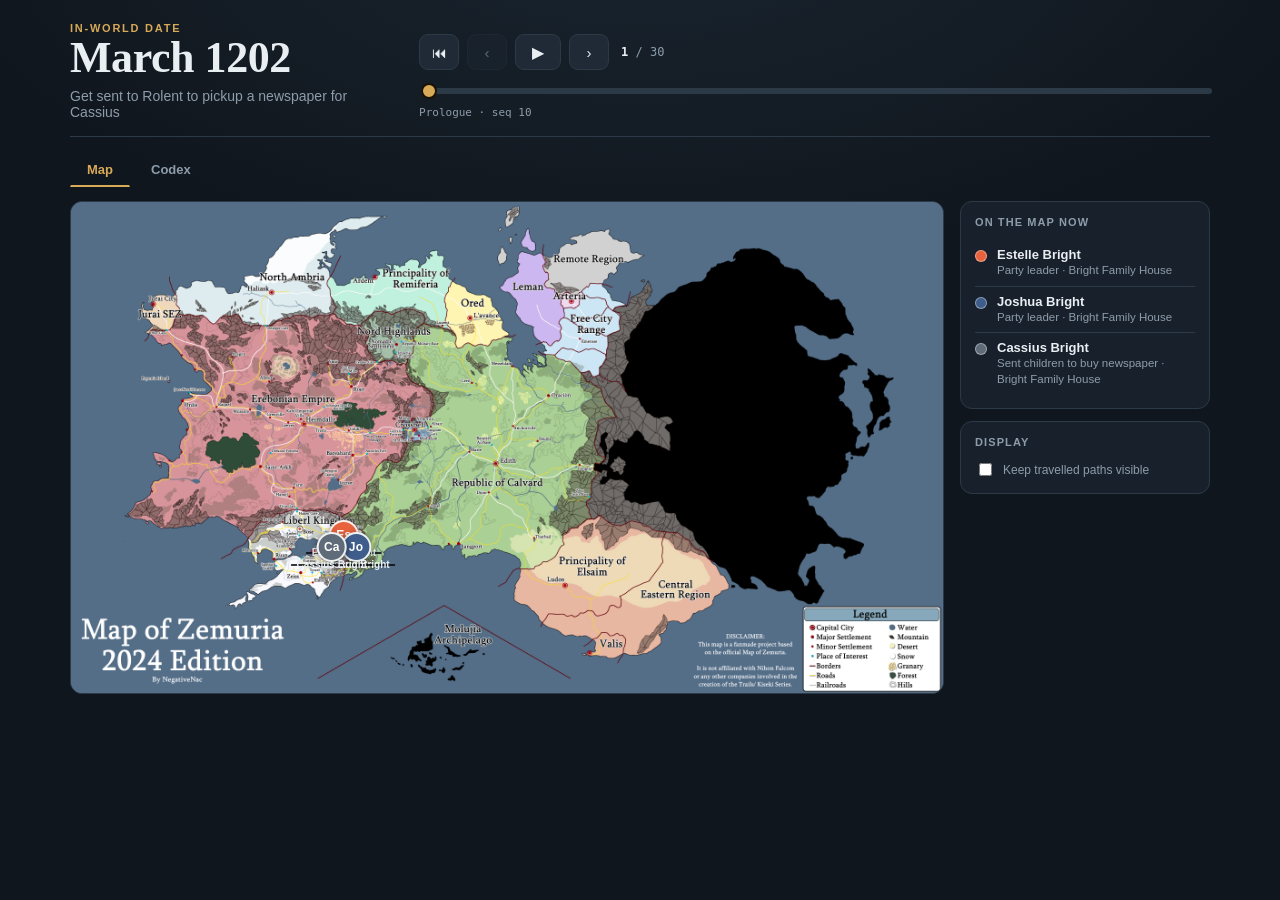
==== index.html @ 61a36071 "Initial commit" ====
<!DOCTYPE html>
<html lang="en">
<head>
<meta charset="UTF-8">
<meta name="viewport" content="width=device-width, initial-scale=1.0">
<title>Trails Timeline — Zemuria</title>
<link rel="stylesheet" href="styles.css">
</head>
<body>
<div class="app">

  <!-- ===== timeline header ===== -->
  <div class="topbar">
    <div class="datewrap">
      <p class="eyebrow">In-world date</p>
      <h1 class="date" id="date">—</h1>
      <p class="beat-title" id="beatTitle"></p>
    </div>
    <div class="timeline">
      <div class="transport">
        <button class="tbtn" id="start" title="Jump to start">⏮</button>
        <button class="tbtn" id="prev" title="Previous beat (←)">‹</button>
        <button class="tbtn play" id="play" title="Play / pause (space)">▶</button>
        <button class="tbtn" id="next" title="Next beat (→)">›</button>
        <span class="counter" id="counter"></span>
      </div>
      <input type="range" class="scrub" id="scrub" min="0" max="0" value="0" step="1">
      <span class="chaptag" id="chaptag"></span>
    </div>
  </div>

  <!-- ===== tabs ===== -->
  <div class="tabs">
    <button class="tab active" id="tabMap">Map</button>
    <button class="tab" id="tabCodex">Codex</button>
  </div>

  <!-- ===== MAP view ===== -->
  <div class="view active" id="viewMap">
    <div class="maplayout">
      <div class="mapframe">
        <img src="zemuria.png" alt="Map of Zemuria">
        <svg id="routes" viewBox="0 0 100 100" preserveAspectRatio="none"></svg>
        <div id="pips"></div>
        <div id="markers"></div>
      </div>
      <div class="side">
        <div class="card">
          <h3>On the map now</h3>
          <div id="cast"></div>
        </div>
        <div class="card">
          <h3>Display</h3>
          <label class="toggle-row">
            <input type="checkbox" id="trailsToggle">
            Keep travelled paths visible
          </label>
        </div>
      </div>
    </div>
  </div>

  <!-- ===== CODEX view ===== -->
  <div class="view" id="viewCodex">
    <p class="spoiler-note">Entries appear only once the timeline reaches the beat where they're revealed — so scrubbing back hides later spoilers.</p>
    <div class="codex-grid" id="codexGrid"></div>
  </div>

</div>

<!-- data first, then routes, then the app -->
<script src="data.js"></script>
<script src="routes.js"></script>
<script src="app.js"></script>
</body>
</html>
---- styles.css ----
/* ============================================================
   Trails Timeline — styles
   Theme pulls from the map: slate-blue water, gold roads/borders.
   ============================================================ */
:root {
  --bg:        #10161d;
  --panel:     #18212b;
  --panel-2:   #1f2a36;
  --line:      #2c3a48;
  --ink:       #e9eef3;
  --muted:     #8d9cab;
  --gold:      #d8a957;
  --gold-dim:  #6e5828;
  --water:     #4a5a6e;
  --serif: "Iowan Old Style", "Palatino Linotype", Georgia, serif;
  --sans: -apple-system, BlinkMacSystemFont, "Segoe UI", Roboto, sans-serif;
  --mono: ui-monospace, "SF Mono", Menlo, monospace;
}
* { box-sizing: border-box; }
html, body { margin: 0; }
body {
  background:
    radial-gradient(1200px 600px at 50% -10%, #1a2530 0%, var(--bg) 60%);
  color: var(--ink);
  font-family: var(--sans);
  min-height: 100vh;
  -webkit-font-smoothing: antialiased;
}
.app { max-width: 1180px; margin: 0 auto; padding: 22px 20px 60px; }

/* ---------- header / timeline bar ---------- */
.topbar {
  display: flex; align-items: flex-end; gap: 22px; flex-wrap: wrap;
  border-bottom: 1px solid var(--line); padding-bottom: 16px; margin-bottom: 16px;
}
.datewrap { min-width: 240px; }
.eyebrow {
  font-size: 11px; letter-spacing: .16em; text-transform: uppercase;
  color: var(--gold); font-weight: 600; margin: 0 0 2px;
}
.date {
  font-family: var(--serif); font-size: 44px; line-height: 1; font-weight: 600;
  letter-spacing: -0.01em; margin: 0;
}
.beat-title { color: var(--muted); font-size: 14px; margin: 8px 0 0; max-width: 42ch; }

.timeline { flex: 1; min-width: 280px; }
.transport { display: flex; align-items: center; gap: 8px; margin-bottom: 10px; }
.tbtn {
  background: var(--panel-2); border: 1px solid var(--line); color: var(--ink);
  width: 40px; height: 36px; border-radius: 9px; cursor: pointer; font-size: 15px;
  display: grid; place-items: center; transition: all .12s;
}
.tbtn:hover:not(:disabled) { border-color: var(--gold-dim); color: var(--gold); }
.tbtn:disabled { opacity: .35; cursor: default; }
.tbtn.play { width: 46px; font-size: 16px; }
.counter { font-family: var(--mono); font-size: 12px; color: var(--muted); margin-left: 4px; }
.counter b { color: var(--ink); }

.scrub { width: 100%; }
input[type=range].scrub {
  -webkit-appearance: none; appearance: none; height: 6px; border-radius: 4px;
  background: linear-gradient(90deg, var(--gold) var(--fill,0%), var(--line) var(--fill,0%));
  outline: none; cursor: pointer;
}
input[type=range].scrub::-webkit-slider-thumb {
  -webkit-appearance: none; width: 16px; height: 16px; border-radius: 50%;
  background: var(--gold); border: 2px solid #1b1206; cursor: pointer;
}
input[type=range].scrub::-moz-range-thumb {
  width: 16px; height: 16px; border-radius: 50%; background: var(--gold);
  border: 2px solid #1b1206; cursor: pointer;
}
.chaptag {
  display: inline-block; margin-top: 8px; font-size: 11px; color: var(--muted);
  font-family: var(--mono);
}

/* ---------- tabs ---------- */
.tabs { display: flex; gap: 4px; margin-bottom: 14px; }
.tab {
  background: none; border: 1px solid transparent; color: var(--muted);
  padding: 8px 16px; border-radius: 9px 9px 0 0; cursor: pointer; font-size: 13px;
  font-weight: 600; border-bottom: 2px solid transparent;
}
.tab:hover { color: var(--ink); }
.tab.active { color: var(--gold); border-bottom-color: var(--gold); }

.view { display: none; }
.view.active { display: block; }

/* ---------- map ---------- */
.maplayout { display: grid; grid-template-columns: 1fr 250px; gap: 16px; align-items: start; }
@media (max-width: 820px) { .maplayout { grid-template-columns: 1fr; } }

.mapframe {
  position: relative; display: block; line-height: 0;
  border: 1px solid var(--line); border-radius: 12px; overflow: hidden;
  background: var(--water);
}
.mapframe img { display: block; width: 100%; height: auto; user-select: none; -webkit-user-drag: none; }
#routes { position: absolute; inset: 0; width: 100%; height: 100%; pointer-events: none; }
#markers { position: absolute; inset: 0; pointer-events: none; }

.loc-pip {
  position: absolute; width: 7px; height: 7px; border-radius: 50%;
  background: rgba(255,255,255,.35); border: 1px solid rgba(0,0,0,.45);
  transform: translate(-50%, -50%); pointer-events: auto;
}
.loc-pip::after {
  content: attr(data-name); position: absolute; left: 50%; top: -6px;
  transform: translate(-50%, -100%); white-space: nowrap;
  background: rgba(8,12,16,.92); color: var(--ink); font-size: 11px;
  padding: 2px 7px; border-radius: 5px; opacity: 0; transition: opacity .12s;
  font-family: var(--sans); pointer-events: none;
}
.loc-pip:hover::after { opacity: 1; }

.marker {
  position: absolute; transform: translate(-50%, -50%);
  display: flex; flex-direction: column; align-items: center; gap: 2px;
  transition: opacity .35s; pointer-events: auto; will-change: left, top;
}
.marker.hidden { opacity: 0; }
.badge {
  width: 30px; height: 30px; border-radius: 50%;
  display: grid; place-items: center; color: #fff; font-size: 12px; font-weight: 700;
  font-family: var(--sans); border: 2px solid rgba(255,255,255,.9);
  box-shadow: 0 2px 6px rgba(0,0,0,.5); letter-spacing: .02em;
}
.badge img { width: 100%; height: 100%; border-radius: 50%; object-fit: cover; }
.nametag {
  font-size: 10px; font-weight: 600; color: var(--ink);
  background: rgba(8,12,16,.82); padding: 1px 6px; border-radius: 5px; white-space: nowrap;
}

/* ---------- side panel (cast) ---------- */
.side { display: flex; flex-direction: column; gap: 12px; }
.card {
  background: var(--panel); border: 1px solid var(--line);
  border-radius: 12px; padding: 14px;
}
.card h3 {
  font-size: 11px; text-transform: uppercase; letter-spacing: .1em;
  color: var(--muted); margin: 0 0 12px; font-weight: 700;
}
.cast-row { display: flex; align-items: flex-start; gap: 10px; padding: 7px 0; }
.cast-row + .cast-row { border-top: 1px solid var(--line); }
.cdot { width: 12px; height: 12px; border-radius: 50%; margin-top: 3px; flex: none; border: 1px solid rgba(255,255,255,.4); }
.cast-name { font-size: 13px; font-weight: 600; }
.cast-act { font-size: 11.5px; color: var(--muted); margin-top: 1px; line-height: 1.35; }
.cast-empty { font-size: 12px; color: var(--muted); }

.toggle-row { display: flex; align-items: center; gap: 8px; font-size: 12px; color: var(--muted); }
.toggle-row input { accent-color: var(--gold); }

/* ---------- codex ---------- */
.codex-grid { display: grid; grid-template-columns: repeat(auto-fill, minmax(260px, 1fr)); gap: 12px; }
.codex-card {
  background: var(--panel); border: 1px solid var(--line); border-left: 3px solid var(--gold);
  border-radius: 10px; padding: 14px;
}
.codex-head { display: flex; align-items: center; justify-content: space-between; margin-bottom: 8px; }
.codex-name { font-family: var(--serif); font-size: 17px; font-weight: 600; }
.codex-type {
  font-size: 10px; text-transform: uppercase; letter-spacing: .08em; font-weight: 700;
  color: var(--gold); border: 1px solid var(--gold-dim); padding: 2px 7px; border-radius: 20px;
}
.codex-text { font-size: 14px; color: var(--ink); line-height: 1.45; }
.codex-meta { font-size: 11px; color: var(--muted); font-family: var(--mono); margin-top: 8px; }
.codex-empty {
  text-align: center; color: var(--muted); padding: 50px 20px; font-size: 14px;
  border: 1px dashed var(--line); border-radius: 12px;
}
.spoiler-note { font-size: 12px; color: var(--muted); margin: 0 0 14px; }
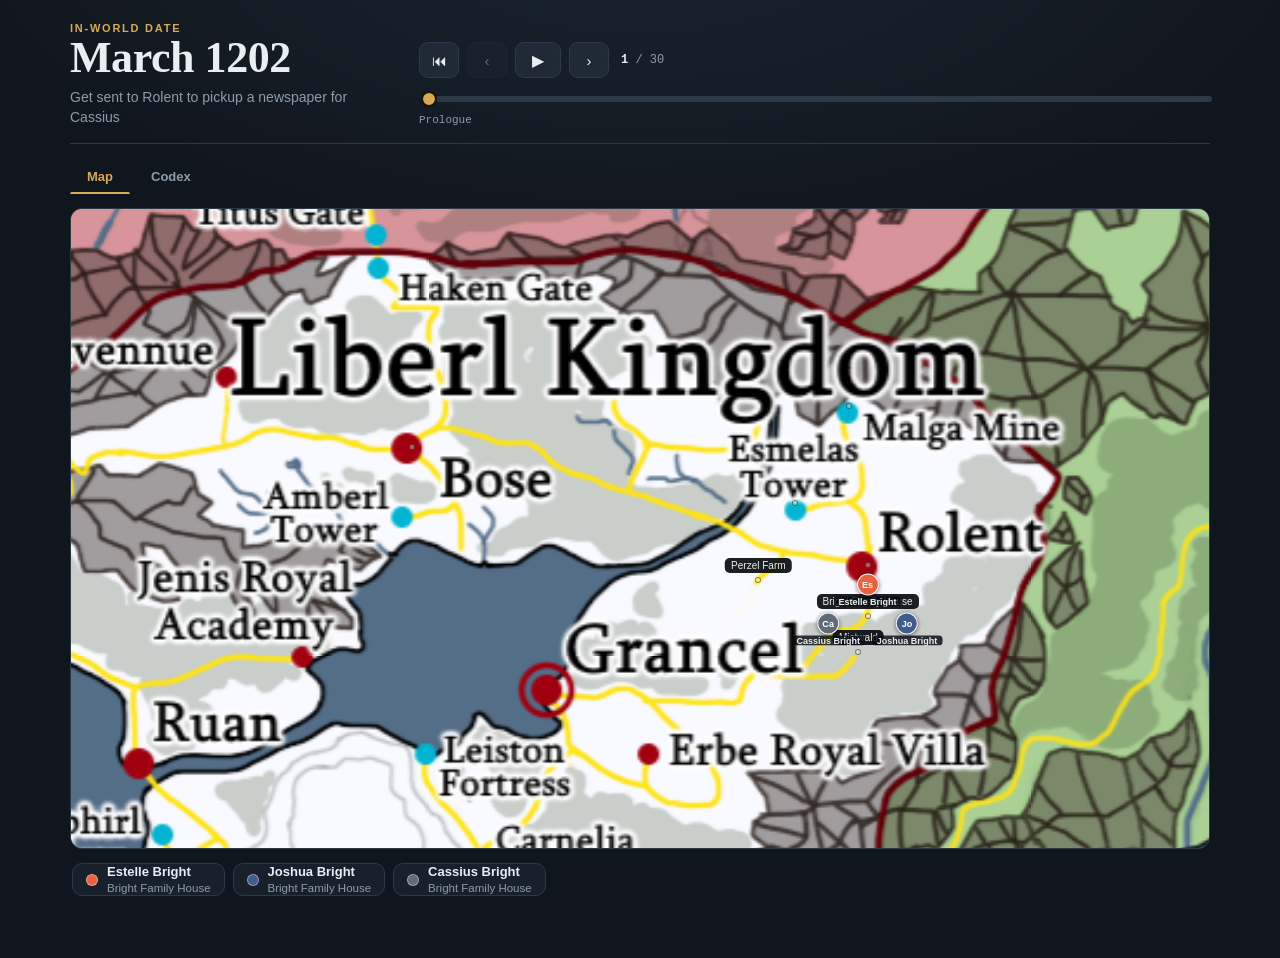
==== commit 27a32866: "Update behavior and fix routes" ====
--- a/index.html
+++ b/index.html
@@ -38,25 +38,13 @@
   <!-- ===== MAP view ===== -->
   <div class="view active" id="viewMap">
     <div class="maplayout">
-      <div class="mapframe">
-        <img src="zemuria.png" alt="Map of Zemuria">
+      <div class="mapframe" id="mapframe">
+        <div class="mapcontent" id="mapcontent"><img src="zemuria.png" alt="Map of Zemuria"></div>
         <svg id="routes" viewBox="0 0 100 100" preserveAspectRatio="none"></svg>
         <div id="pips"></div>
         <div id="markers"></div>
       </div>
-      <div class="side">
-        <div class="card">
-          <h3>On the map now</h3>
-          <div id="cast"></div>
-        </div>
-        <div class="card">
-          <h3>Display</h3>
-          <label class="toggle-row">
-            <input type="checkbox" id="trailsToggle">
-            Keep travelled paths visible
-          </label>
-        </div>
-      </div>
+      <div class="caststrip" id="cast"></div>
     </div>
   </div>
 
--- a/styles.css
+++ b/styles.css
@@ -42,7 +42,11 @@
   font-family: var(--serif); font-size: 44px; line-height: 1; font-weight: 600;
   letter-spacing: -0.01em; margin: 0;
 }
-.beat-title { color: var(--muted); font-size: 14px; margin: 8px 0 0; max-width: 42ch; }
+.beat-title {
+  color: var(--muted); font-size: 14px; line-height: 1.4; margin: 8px 0 0;
+  width: 42ch; max-width: 100%; height: 2.8em; /* reserves 2 lines so it never reflows */
+  overflow: hidden; display: -webkit-box; -webkit-box-orient: vertical; -webkit-line-clamp: 2;
+}
 
 .timeline { flex: 1; min-width: 280px; }
 .transport { display: flex; align-items: center; gap: 8px; margin-bottom: 10px; }
@@ -90,69 +94,76 @@
 .view.active { display: block; }
 
 /* ---------- map ---------- */
-.maplayout { display: grid; grid-template-columns: 1fr 250px; gap: 16px; align-items: start; }
-@media (max-width: 820px) { .maplayout { grid-template-columns: 1fr; } }
+.maplayout { display: flex; flex-direction: column; gap: 12px; }
 
 .mapframe {
-  position: relative; display: block; line-height: 0;
+  position: relative; width: 100%; aspect-ratio: 16 / 9;
   border: 1px solid var(--line); border-radius: 12px; overflow: hidden;
-  background: var(--water);
+  background: var(--water); cursor: grab; touch-action: none;
 }
-.mapframe img { display: block; width: 100%; height: auto; user-select: none; -webkit-user-drag: none; }
+.mapframe.dragging { cursor: grabbing; }
+.mapcontent {
+  position: absolute; inset: 0; transform-origin: 0 0; line-height: 0;
+  will-change: transform;
+}
+.mapcontent img { display: block; width: 100%; height: auto; user-select: none; -webkit-user-drag: none; }
 #routes { position: absolute; inset: 0; width: 100%; height: 100%; pointer-events: none; }
-#markers { position: absolute; inset: 0; pointer-events: none; }
+#markers, #pips { position: absolute; inset: 0; pointer-events: none; }
 
 .loc-pip {
-  position: absolute; width: 7px; height: 7px; border-radius: 50%;
+  position: absolute; width: 6px; height: 6px; border-radius: 50%;
   background: rgba(255,255,255,.35); border: 1px solid rgba(0,0,0,.45);
-  transform: translate(-50%, -50%); pointer-events: auto;
+  transform: translate(-50%, -50%) scale(var(--icon-scale, 1)); pointer-events: auto;
 }
 .loc-pip::after {
-  content: attr(data-name); position: absolute; left: 50%; top: -6px;
+  content: attr(data-name); position: absolute; left: 50%; top: -5px;
   transform: translate(-50%, -100%); white-space: nowrap;
-  background: rgba(8,12,16,.92); color: var(--ink); font-size: 11px;
-  padding: 2px 7px; border-radius: 5px; opacity: 0; transition: opacity .12s;
+  background: rgba(8,12,16,.92); color: var(--ink); font-size: 10px;
+  padding: 2px 6px; border-radius: 5px; opacity: 0; transition: opacity .12s;
   font-family: var(--sans); pointer-events: none;
 }
 .loc-pip:hover::after { opacity: 1; }
+.loc-pip.show-name::after { opacity: 1; }   /* locations flagged show_name in the spreadsheet */
 
 .marker {
-  position: absolute; transform: translate(-50%, -50%);
-  display: flex; flex-direction: column; align-items: center; gap: 2px;
-  transition: opacity .35s; pointer-events: auto; will-change: left, top;
+  position: absolute; transform: translate(-50%, -50%) scale(var(--icon-scale, 1));
+  display: flex; flex-direction: column; align-items: center; gap: 1px;
+  transition: opacity .3s; pointer-events: auto; will-change: left, top;
 }
 .marker.hidden { opacity: 0; }
 .badge {
-  width: 30px; height: 30px; border-radius: 50%;
-  display: grid; place-items: center; color: #fff; font-size: 12px; font-weight: 700;
-  font-family: var(--sans); border: 2px solid rgba(255,255,255,.9);
-  box-shadow: 0 2px 6px rgba(0,0,0,.5); letter-spacing: .02em;
+  width: 22px; height: 22px; border-radius: 50%;
+  display: grid; place-items: center; color: #fff; font-size: 9px; font-weight: 700;
+  font-family: var(--sans); border: 1.5px solid rgba(255,255,255,.92);
+  box-shadow: 0 1px 4px rgba(0,0,0,.55); letter-spacing: .01em;
 }
 .badge img { width: 100%; height: 100%; border-radius: 50%; object-fit: cover; }
 .nametag {
-  font-size: 10px; font-weight: 600; color: var(--ink);
-  background: rgba(8,12,16,.82); padding: 1px 6px; border-radius: 5px; white-space: nowrap;
+  font-size: 9px; font-weight: 600; color: var(--ink);
+  background: rgba(8,12,16,.82); padding: 0 5px; border-radius: 4px; white-space: nowrap;
 }
 
-/* ---------- side panel (cast) ---------- */
-.side { display: flex; flex-direction: column; gap: 12px; }
-.card {
-  background: var(--panel); border: 1px solid var(--line);
-  border-radius: 12px; padding: 14px;
+/* ---------- cast strip (under the map) ---------- */
+.caststrip {
+  display: flex; flex-wrap: wrap; gap: 8px; align-items: flex-start;
+  padding: 2px;                       /* wraps onto new rows, growing downward without shifting the map */
 }
-.card h3 {
-  font-size: 11px; text-transform: uppercase; letter-spacing: .1em;
-  color: var(--muted); margin: 0 0 12px; font-weight: 700;
+.cast-chip {
+  flex: 0 0 auto; display: flex; align-items: center; gap: 9px;
+  background: var(--panel); border: 1px solid var(--line); border-radius: 10px;
+  padding: 0 13px; cursor: pointer; color: var(--ink);
+  font-family: var(--sans); text-align: left; white-space: nowrap;
+  transition: border-color .12s, background .12s, transform .08s;
 }
-.cast-row { display: flex; align-items: flex-start; gap: 10px; padding: 7px 0; }
-.cast-row + .cast-row { border-top: 1px solid var(--line); }
-.cdot { width: 12px; height: 12px; border-radius: 50%; margin-top: 3px; flex: none; border: 1px solid rgba(255,255,255,.4); }
+.cast-chip:hover { border-color: var(--gold-dim); background: var(--panel-2); }
+.cast-chip:active { transform: translateY(1px); }
+.cast-chip.is-following { border-color: var(--gold); background: var(--panel-2); box-shadow: 0 0 0 1px var(--gold-dim) inset; }
+.cast-chip.is-following .cast-name { color: var(--gold); }
+.cast-chip-txt { display: flex; flex-direction: column; align-items: flex-start; line-height: 1.25; }
+.cdot { width: 12px; height: 12px; border-radius: 50%; flex: none; border: 1px solid rgba(255,255,255,.4); }
 .cast-name { font-size: 13px; font-weight: 600; }
-.cast-act { font-size: 11.5px; color: var(--muted); margin-top: 1px; line-height: 1.35; }
-.cast-empty { font-size: 12px; color: var(--muted); }
-
-.toggle-row { display: flex; align-items: center; gap: 8px; font-size: 12px; color: var(--muted); }
-.toggle-row input { accent-color: var(--gold); }
+.cast-act { font-size: 11.5px; color: var(--muted); }
+.cast-empty { font-size: 12px; color: var(--muted); align-self: center; padding-left: 6px; }
 
 /* ---------- codex ---------- */
 .codex-grid { display: grid; grid-template-columns: repeat(auto-fill, minmax(260px, 1fr)); gap: 12px; }
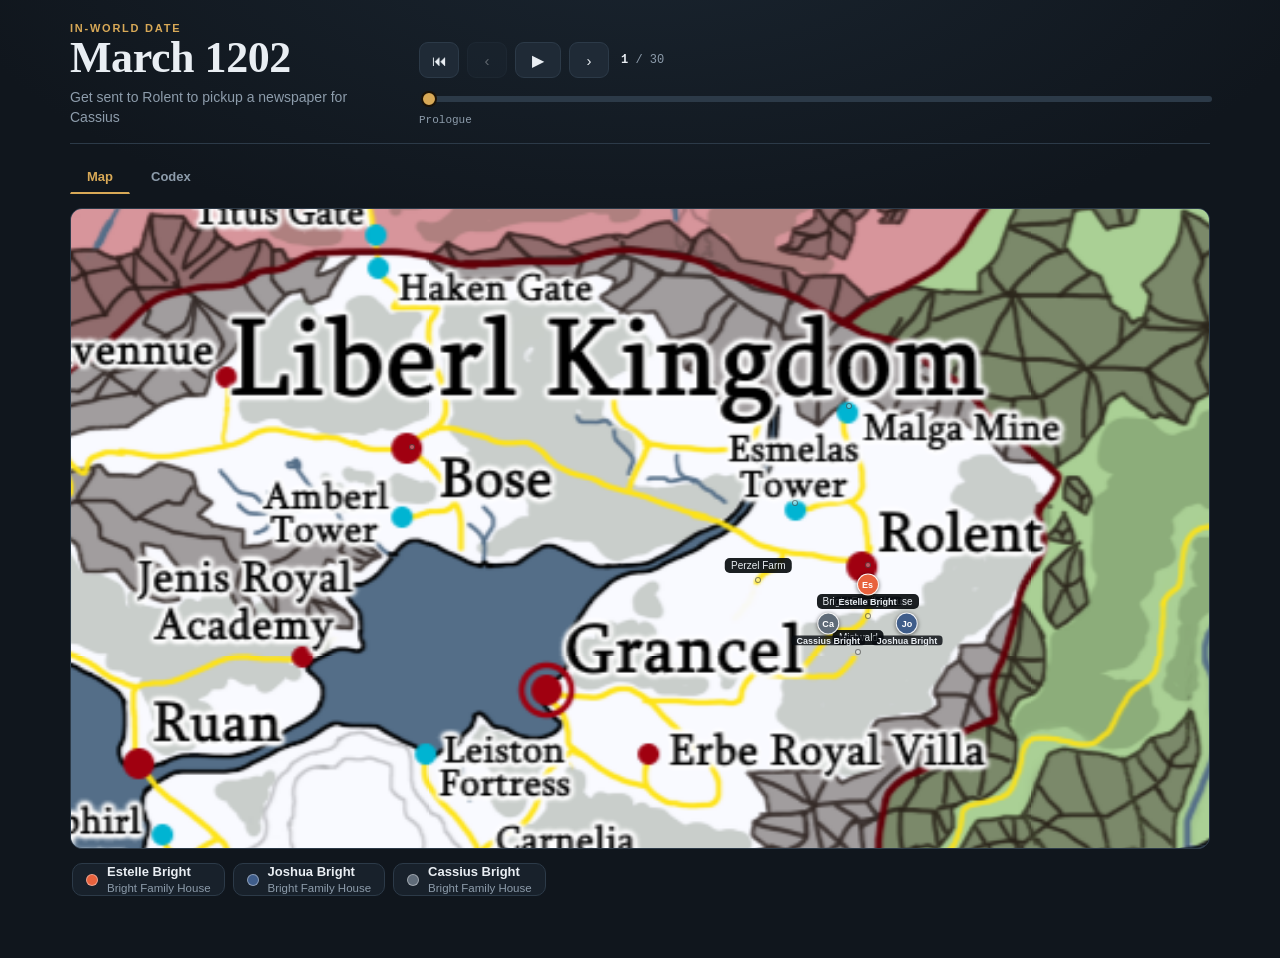
==== commit 2a3c10c9: "Updated codex" ====
--- a/index.html
+++ b/index.html
@@ -39,7 +39,7 @@
   <div class="view active" id="viewMap">
     <div class="maplayout">
       <div class="mapframe" id="mapframe">
-        <div class="mapcontent" id="mapcontent"><img src="zemuria.png" alt="Map of Zemuria"></div>
+        <div class="mapcontent" id="mapcontent"><img src="assets/zemuria.png" alt="Map of Zemuria"></div>
         <svg id="routes" viewBox="0 0 100 100" preserveAspectRatio="none"></svg>
         <div id="pips"></div>
         <div id="markers"></div>
@@ -50,7 +50,7 @@
 
   <!-- ===== CODEX view ===== -->
   <div class="view" id="viewCodex">
-    <p class="spoiler-note">Entries appear only once the timeline reaches the beat where they're revealed — so scrubbing back hides later spoilers.</p>
+    <p class="spoiler-note">Characters appear as the timeline reaches them, and their details fill in as the story reveals them — click a name to open their dossier. Scrubbing back re-hides later spoilers.</p>
     <div class="codex-grid" id="codexGrid"></div>
   </div>
 
--- a/styles.css
+++ b/styles.css
@@ -166,19 +166,50 @@
 .cast-empty { font-size: 12px; color: var(--muted); align-self: center; padding-left: 6px; }
 
 /* ---------- codex ---------- */
-.codex-grid { display: grid; grid-template-columns: repeat(auto-fill, minmax(260px, 1fr)); gap: 12px; }
-.codex-card {
-  background: var(--panel); border: 1px solid var(--line); border-left: 3px solid var(--gold);
-  border-radius: 10px; padding: 14px;
-}
-.codex-head { display: flex; align-items: center; justify-content: space-between; margin-bottom: 8px; }
-.codex-name { font-family: var(--serif); font-size: 17px; font-weight: 600; }
-.codex-type {
-  font-size: 10px; text-transform: uppercase; letter-spacing: .08em; font-weight: 700;
-  color: var(--gold); border: 1px solid var(--gold-dim); padding: 2px 7px; border-radius: 20px;
-}
-.codex-text { font-size: 14px; color: var(--ink); line-height: 1.45; }
-.codex-meta { font-size: 11px; color: var(--muted); font-family: var(--mono); margin-top: 8px; }
+/* codex = an index of known characters; each row expands into a dossier */
+.codex-grid { display: flex; flex-direction: column; gap: 8px; max-width: 680px; }
+.codex-entry { background: var(--panel); border: 1px solid var(--line); border-radius: 10px; overflow: hidden; }
+.codex-entry.open { border-color: var(--gold-dim); }
+.codex-row {
+  width: 100%; display: flex; align-items: center; gap: 12px; padding: 10px 12px;
+  background: none; border: 0; color: var(--ink); cursor: pointer; text-align: left;
+  font-family: var(--sans); transition: background .12s;
+}
+.codex-row:hover { background: var(--panel-2); }
+.codex-ava {
+  width: 38px; height: 38px; border-radius: 50%; flex: none; overflow: hidden;
+  display: grid; place-items: center; border: 1.5px solid rgba(255,255,255,.85);
+  color: #fff; font-size: 13px; font-weight: 700; font-family: var(--sans);
+}
+.codex-ava img { width: 100%; height: 100%; object-fit: cover; }
+.codex-row-text { flex: 1; display: flex; flex-direction: column; gap: 1px; }
+.codex-row-name { font-family: var(--serif); font-size: 16px; font-weight: 600; }
+.codex-row-meta { font-size: 11.5px; color: var(--muted); }
+.codex-chevron { color: var(--muted); font-size: 12px; flex: none; }
+
+.codex-detail { display: flex; gap: 16px; padding: 4px 14px 16px; border-top: 1px solid var(--line); }
+@media (max-width: 560px) { .codex-detail { flex-direction: column; } }
+.codex-portrait { flex: none; width: 150px; }
+.codex-body-img { width: 100%; border-radius: 8px; display: block; border: 1px solid var(--line); }
+.codex-body-ph {
+  width: 100%; aspect-ratio: 3 / 4; border-radius: 8px;
+  border: 1px dashed var(--line); background: var(--bg);
+  display: flex; flex-direction: column; align-items: center; justify-content: center; gap: 8px;
+  color: var(--line); text-align: center;
+}
+.codex-body-ph svg { width: 46px; height: 46px; }
+.codex-body-ph span { font-size: 11px; color: var(--muted); }
+.codex-info { flex: 1; padding-top: 12px; }
+.codex-alias { font-size: 12.5px; color: var(--gold); font-style: italic; margin: 0 0 12px; }
+.codex-facts { display: flex; flex-direction: column; gap: 10px; }
+.codex-fact { display: flex; flex-direction: column; gap: 3px; }
+.codex-fact-type {
+  align-self: flex-start; font-size: 9.5px; text-transform: uppercase; letter-spacing: .08em;
+  font-weight: 700; color: var(--gold); border: 1px solid var(--gold-dim);
+  padding: 1px 7px; border-radius: 20px;
+}
+.codex-fact p { font-size: 14px; color: var(--ink); line-height: 1.45; margin: 0; }
+.codex-nofacts { font-size: 13px; color: var(--muted); margin: 0; padding-top: 4px; }
 .codex-empty {
   text-align: center; color: var(--muted); padding: 50px 20px; font-size: 14px;
   border: 1px dashed var(--line); border-radius: 12px;
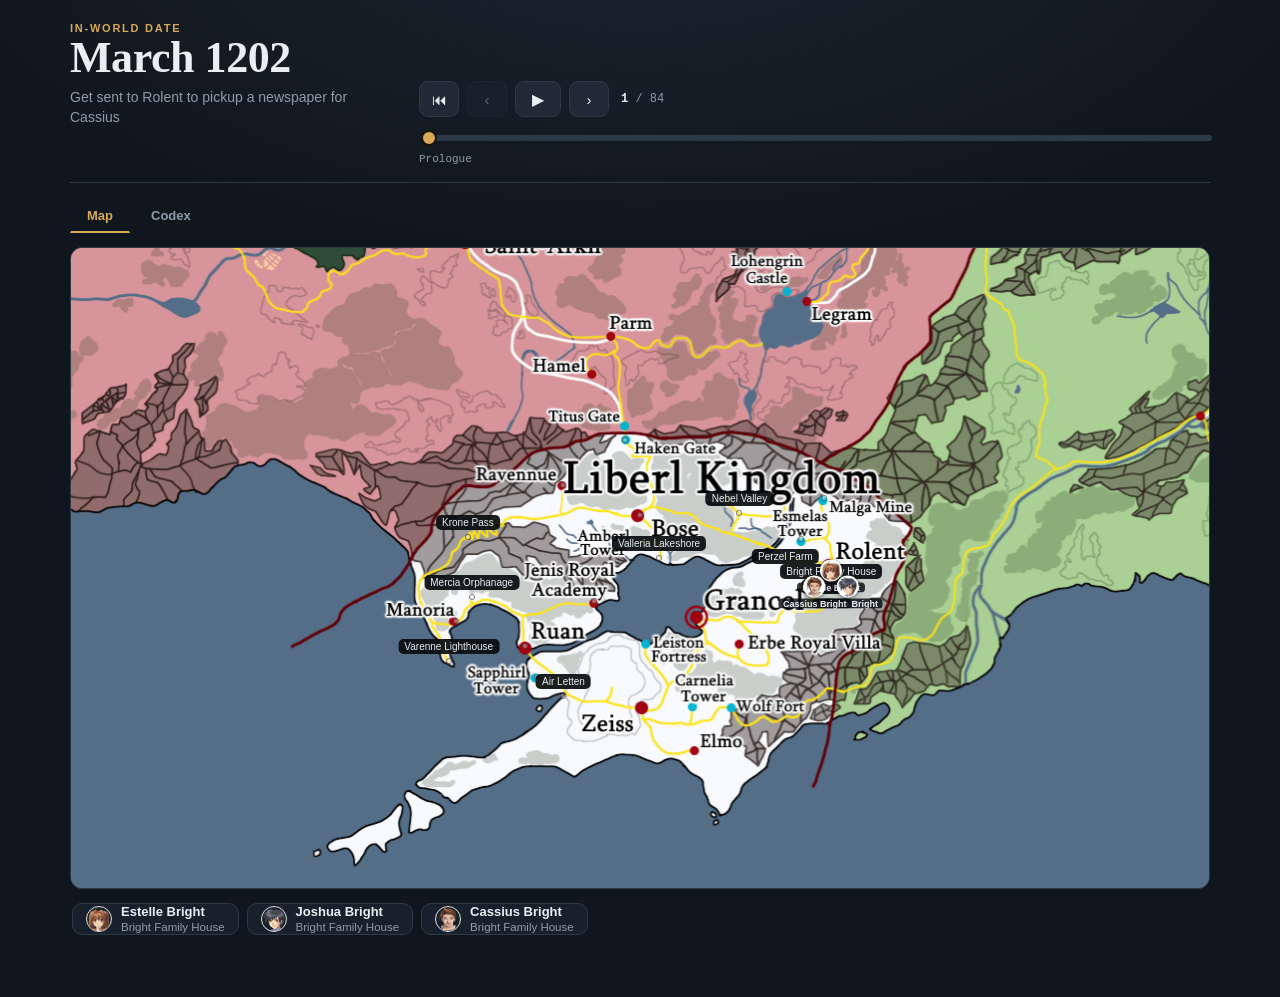
==== commit e3aaed9b: "updated codex and routes" ====
--- a/index.html
+++ b/index.html
@@ -51,6 +51,7 @@
   <!-- ===== CODEX view ===== -->
   <div class="view" id="viewCodex">
     <p class="spoiler-note">Characters appear as the timeline reaches them, and their details fill in as the story reveals them — click a name to open their dossier. Scrubbing back re-hides later spoilers.</p>
+    <input type="search" class="codex-search" id="codexSearch" placeholder="Search characters by name…" autocomplete="off">
     <div class="codex-grid" id="codexGrid"></div>
   </div>
 
--- a/styles.css
+++ b/styles.css
@@ -44,8 +44,9 @@
 }
 .beat-title {
   color: var(--muted); font-size: 14px; line-height: 1.4; margin: 8px 0 0;
-  width: 42ch; max-width: 100%; height: 2.8em; /* reserves 2 lines so it never reflows */
-  overflow: hidden; display: -webkit-box; -webkit-box-orient: vertical; -webkit-line-clamp: 2;
+  width: 42ch; max-width: 100%; height: 5.6em; /* reserves 4 lines so it never reflows */
+  overflow: hidden; display: -webkit-box; -webkit-box-orient: vertical;
+  -webkit-line-clamp: 4; line-clamp: 4;
 }
 
 .timeline { flex: 1; min-width: 280px; }
@@ -132,12 +133,12 @@
 }
 .marker.hidden { opacity: 0; }
 .badge {
-  width: 22px; height: 22px; border-radius: 50%;
+  width: 22px; height: 22px; border-radius: 50%; overflow: hidden;
   display: grid; place-items: center; color: #fff; font-size: 9px; font-weight: 700;
   font-family: var(--sans); border: 1.5px solid rgba(255,255,255,.92);
   box-shadow: 0 1px 4px rgba(0,0,0,.55); letter-spacing: .01em;
 }
-.badge img { width: 100%; height: 100%; border-radius: 50%; object-fit: cover; }
+.badge img { width: 100%; height: 100%; object-fit: cover; }
 .nametag {
   font-size: 9px; font-weight: 600; color: var(--ink);
   background: rgba(8,12,16,.82); padding: 0 5px; border-radius: 4px; white-space: nowrap;
@@ -160,13 +161,25 @@
 .cast-chip.is-following { border-color: var(--gold); background: var(--panel-2); box-shadow: 0 0 0 1px var(--gold-dim) inset; }
 .cast-chip.is-following .cast-name { color: var(--gold); }
 .cast-chip-txt { display: flex; flex-direction: column; align-items: flex-start; line-height: 1.25; }
-.cdot { width: 12px; height: 12px; border-radius: 50%; flex: none; border: 1px solid rgba(255,255,255,.4); }
+.cast-ava {
+  width: 26px; height: 26px; border-radius: 50%; flex: none; overflow: hidden;
+  display: grid; place-items: center; border: 1.5px solid rgba(255,255,255,.85);
+  color: #fff; font-size: 10px; font-weight: 700; font-family: var(--sans);
+}
+.cast-ava img { width: 100%; height: 100%; object-fit: cover; }
 .cast-name { font-size: 13px; font-weight: 600; }
 .cast-act { font-size: 11.5px; color: var(--muted); }
 .cast-empty { font-size: 12px; color: var(--muted); align-self: center; padding-left: 6px; }
 
 /* ---------- codex ---------- */
 /* codex = an index of known characters; each row expands into a dossier */
+.codex-search {
+  width: 100%; max-width: 680px; box-sizing: border-box; margin: 0 0 12px;
+  background: var(--bg); color: var(--ink); border: 1px solid var(--line);
+  border-radius: 9px; padding: 9px 12px; font-size: 13px; font-family: var(--sans);
+}
+.codex-search::placeholder { color: var(--muted); }
+.codex-search:focus { outline: none; border-color: var(--gold-dim); }
 .codex-grid { display: flex; flex-direction: column; gap: 8px; max-width: 680px; }
 .codex-entry { background: var(--panel); border: 1px solid var(--line); border-radius: 10px; overflow: hidden; }
 .codex-entry.open { border-color: var(--gold-dim); }
@@ -184,6 +197,11 @@
 .codex-ava img { width: 100%; height: 100%; object-fit: cover; }
 .codex-row-text { flex: 1; display: flex; flex-direction: column; gap: 1px; }
 .codex-row-name { font-family: var(--serif); font-size: 16px; font-weight: 600; }
+.codex-new {
+  font-family: var(--sans); font-size: 9.5px; font-weight: 700; text-transform: uppercase;
+  letter-spacing: .06em; color: var(--bg); background: var(--gold);
+  padding: 1px 6px; border-radius: 20px; vertical-align: 2px; margin-left: 6px;
+}
 .codex-row-meta { font-size: 11.5px; color: var(--muted); }
 .codex-chevron { color: var(--muted); font-size: 12px; flex: none; }
 
@@ -201,14 +219,15 @@
 .codex-body-ph span { font-size: 11px; color: var(--muted); }
 .codex-info { flex: 1; padding-top: 12px; }
 .codex-alias { font-size: 12.5px; color: var(--gold); font-style: italic; margin: 0 0 12px; }
-.codex-facts { display: flex; flex-direction: column; gap: 10px; }
-.codex-fact { display: flex; flex-direction: column; gap: 3px; }
+.codex-facts { display: flex; flex-direction: column; gap: 14px; }
+.codex-section { display: flex; flex-direction: column; gap: 5px; }
 .codex-fact-type {
   align-self: flex-start; font-size: 9.5px; text-transform: uppercase; letter-spacing: .08em;
   font-weight: 700; color: var(--gold); border: 1px solid var(--gold-dim);
-  padding: 1px 7px; border-radius: 20px;
-}
-.codex-fact p { font-size: 14px; color: var(--ink); line-height: 1.45; margin: 0; }
+  padding: 1px 7px; border-radius: 20px; margin-bottom: 2px;
+}
+.codex-section p { font-size: 14px; color: var(--ink); line-height: 1.45; margin: 0; }
+.codex-fact-date { color: var(--gold); font-family: var(--mono); font-size: 11px; margin-right: 8px; white-space: nowrap; }
 .codex-nofacts { font-size: 13px; color: var(--muted); margin: 0; padding-top: 4px; }
 .codex-empty {
   text-align: center; color: var(--muted); padding: 50px 20px; font-size: 14px;
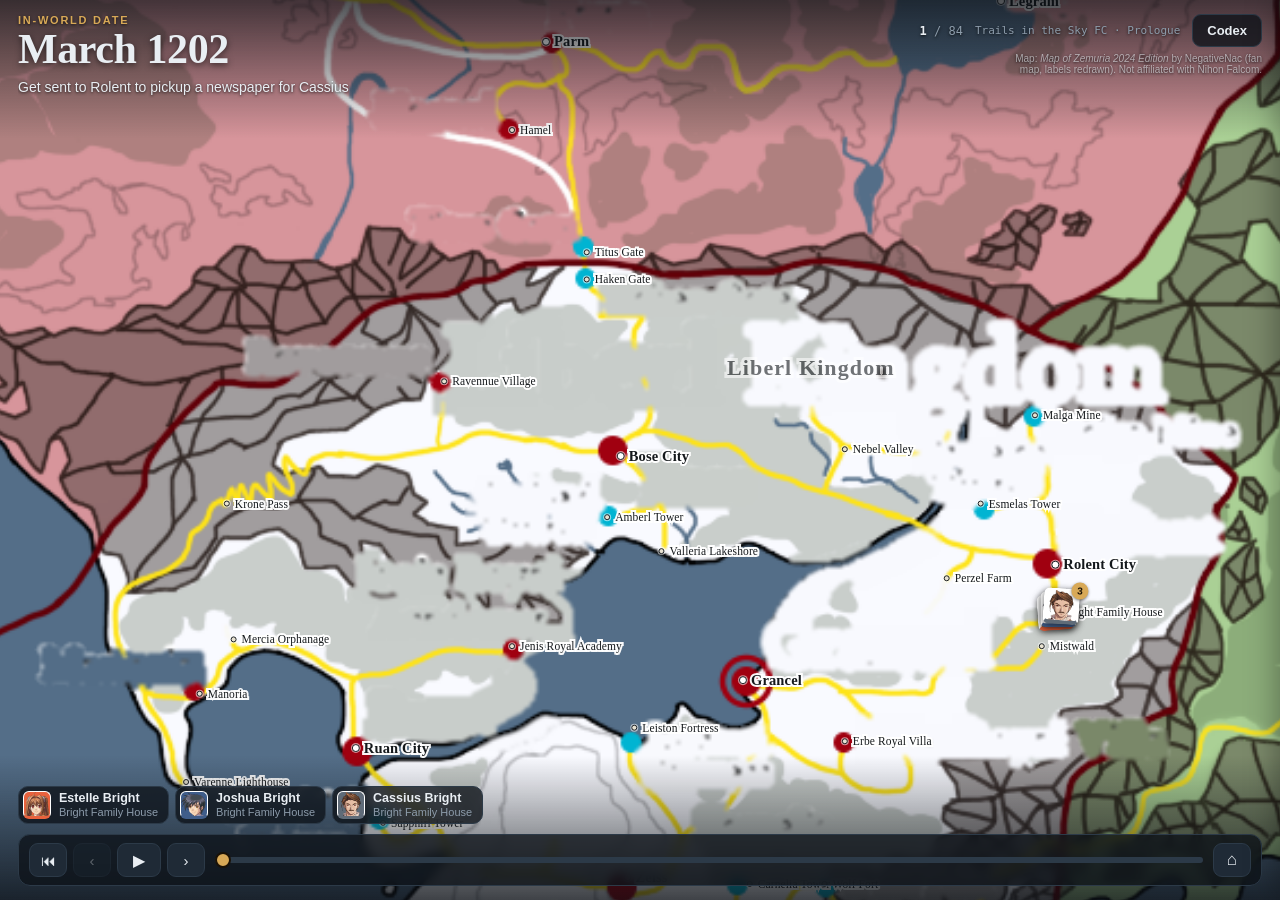
==== commit d5c41ddc: "Map-as-page layout, site-drawn labels, card piles, codex drawer, cleaned map" ====
--- a/index.html
+++ b/index.html
@@ -2,60 +2,68 @@
 <html lang="en">
 <head>
 <meta charset="UTF-8">
-<meta name="viewport" content="width=device-width, initial-scale=1.0">
+<meta name="viewport" content="width=device-width, initial-scale=1.0, viewport-fit=cover">
 <title>Trails Timeline — Zemuria</title>
 <link rel="stylesheet" href="styles.css">
 </head>
 <body>
-<div class="app">
 
-  <!-- ===== timeline header ===== -->
-  <div class="topbar">
-    <div class="datewrap">
-      <p class="eyebrow">In-world date</p>
-      <h1 class="date" id="date">—</h1>
-      <p class="beat-title" id="beatTitle"></p>
+<!-- ===== the map IS the page: a full-viewport frame with one transformed "world" inside ===== -->
+<div id="mapframe">
+  <div id="world">
+    <img id="mapimg" src="assets/zemuria_clean.png" alt="Map of Zemuria" draggable="false">
+    <svg id="routes" viewBox="0 0 100 100" preserveAspectRatio="none"></svg>
+    <div id="places"></div>
+    <div id="markers"></div>
+  </div>
+</div>
+
+<!-- ===== top HUD: date, beat, counter, codex ===== -->
+<header class="hud hud-top">
+  <div class="datewrap">
+    <p class="eyebrow">In-world date</p>
+    <h1 class="date" id="date">—</h1>
+    <p class="beat-title" id="beatTitle"></p>
+  </div>
+  <div class="hud-right">
+    <div class="hud-right-row">
+      <span class="counter" id="counter"></span>
+      <span class="chaptag" id="chaptag"></span>
+      <button class="hbtn" id="openCodex" title="Open the codex (C)">Codex</button>
     </div>
-    <div class="timeline">
-      <div class="transport">
-        <button class="tbtn" id="start" title="Jump to start">⏮</button>
-        <button class="tbtn" id="prev" title="Previous beat (←)">‹</button>
-        <button class="tbtn play" id="play" title="Play / pause (space)">▶</button>
-        <button class="tbtn" id="next" title="Next beat (→)">›</button>
-        <span class="counter" id="counter"></span>
-      </div>
-      <input type="range" class="scrub" id="scrub" min="0" max="0" value="0" step="1">
-      <span class="chaptag" id="chaptag"></span>
+    <p class="credit">Map: <em>Map of Zemuria 2024 Edition</em> by NegativeNac (fan map, labels redrawn). Not affiliated with Nihon Falcom.</p>
+  </div>
+</header>
+
+<!-- ===== bottom HUD: cast strip + transport ===== -->
+<div class="hud hud-bottom">
+  <div class="caststrip" id="cast"></div>
+  <div class="timeline">
+    <div class="transport">
+      <button class="tbtn" id="start" title="Jump to start">⏮</button>
+      <button class="tbtn" id="prev" title="Previous beat (←)">‹</button>
+      <button class="tbtn play" id="play" title="Play / pause (space)">▶</button>
+      <button class="tbtn" id="next" title="Next beat (→)">›</button>
     </div>
+    <input type="range" class="scrub" id="scrub" min="0" max="0" value="0" step="1">
+    <button class="tbtn home" id="home" title="Frame the story (H)">⌂</button>
   </div>
+</div>
 
-  <!-- ===== tabs ===== -->
-  <div class="tabs">
-    <button class="tab active" id="tabMap">Map</button>
-    <button class="tab" id="tabCodex">Codex</button>
+<!-- ===== codex drawer ===== -->
+<aside class="drawer" id="drawer" aria-hidden="true">
+  <div class="drawer-head">
+    <button class="hbtn ghost" id="drawerBack" hidden>‹ All</button>
+    <h2 class="drawer-title" id="drawerTitle">Codex</h2>
+    <button class="hbtn ghost" id="drawerClose" title="Close (Esc)">✕</button>
   </div>
-
-  <!-- ===== MAP view ===== -->
-  <div class="view active" id="viewMap">
-    <div class="maplayout">
-      <div class="mapframe" id="mapframe">
-        <div class="mapcontent" id="mapcontent"><img src="assets/zemuria.png" alt="Map of Zemuria"></div>
-        <svg id="routes" viewBox="0 0 100 100" preserveAspectRatio="none"></svg>
-        <div id="pips"></div>
-        <div id="markers"></div>
-      </div>
-      <div class="caststrip" id="cast"></div>
-    </div>
+  <div class="drawer-tools" id="drawerTools">
+    <input type="search" class="codex-search" id="codexSearch" placeholder="Search characters…" autocomplete="off">
+    <button class="chip" id="filterUpdated" title="Only characters with a reveal on this beat">Updated</button>
   </div>
-
-  <!-- ===== CODEX view ===== -->
-  <div class="view" id="viewCodex">
-    <p class="spoiler-note">Characters appear as the timeline reaches them, and their details fill in as the story reveals them — click a name to open their dossier. Scrubbing back re-hides later spoilers.</p>
-    <input type="search" class="codex-search" id="codexSearch" placeholder="Search characters by name…" autocomplete="off">
-    <div class="codex-grid" id="codexGrid"></div>
-  </div>
-
-</div>
+  <div class="drawer-body" id="drawerBody"></div>
+  <p class="spoiler-note">Characters appear as the timeline reaches them and their notes fill in as the story reveals them. Scrubbing back re-hides later spoilers.</p>
+</aside>
 
 <!-- data first, then routes, then the app -->
 <script src="data.js"></script>
--- a/styles.css
+++ b/styles.css
@@ -1,6 +1,6 @@
 /* ============================================================
-   Trails Timeline — styles
-   Theme pulls from the map: slate-blue water, gold roads/borders.
+   Trails Timeline — styles  (map-as-the-page layout)
+   The map fills the viewport; everything else floats over it.
    ============================================================ */
 :root {
   --bg:        #10161d;
@@ -11,226 +11,237 @@
   --muted:     #8d9cab;
   --gold:      #d8a957;
   --gold-dim:  #6e5828;
-  --water:     #4a5a6e;
-  --serif: "Iowan Old Style", "Palatino Linotype", Georgia, serif;
+  --sea:       #546e88;        /* the map's own sea colour, so letterboxing is invisible */
+  --serif: "Iowan Old Style", "Palatino Linotype", Palatino, Georgia, serif;
   --sans: -apple-system, BlinkMacSystemFont, "Segoe UI", Roboto, sans-serif;
   --mono: ui-monospace, "SF Mono", Menlo, monospace;
+  --hud: rgba(14, 19, 25, .78);
 }
 * { box-sizing: border-box; }
-html, body { margin: 0; }
-body {
-  background:
-    radial-gradient(1200px 600px at 50% -10%, #1a2530 0%, var(--bg) 60%);
-  color: var(--ink);
-  font-family: var(--sans);
-  min-height: 100vh;
-  -webkit-font-smoothing: antialiased;
-}
-.app { max-width: 1180px; margin: 0 auto; padding: 22px 20px 60px; }
-
-/* ---------- header / timeline bar ---------- */
-.topbar {
-  display: flex; align-items: flex-end; gap: 22px; flex-wrap: wrap;
-  border-bottom: 1px solid var(--line); padding-bottom: 16px; margin-bottom: 16px;
-}
-.datewrap { min-width: 240px; }
-.eyebrow {
-  font-size: 11px; letter-spacing: .16em; text-transform: uppercase;
-  color: var(--gold); font-weight: 600; margin: 0 0 2px;
-}
-.date {
-  font-family: var(--serif); font-size: 44px; line-height: 1; font-weight: 600;
-  letter-spacing: -0.01em; margin: 0;
-}
+html, body { margin: 0; height: 100%; overflow: hidden; background: var(--sea); color: var(--ink); font-family: var(--sans); -webkit-font-smoothing: antialiased; }
+button { font-family: inherit; }
+
+/* ---------- the map ---------- */
+#mapframe {
+  position: fixed; inset: 0; overflow: hidden; background: var(--sea);
+  cursor: grab; touch-action: none; user-select: none;
+}
+#mapframe.dragging { cursor: grabbing; }
+#world { position: absolute; left: 0; top: 0; transform-origin: 0 0; will-change: transform; }
+#world img { display: block; width: 100%; height: 100%; user-select: none; -webkit-user-drag: none; pointer-events: none; }
+#routes, #places, #markers { position: absolute; left: 0; top: 0; width: 100%; height: 100%; pointer-events: none; }
+#routes polyline { fill: none; stroke-width: 2.5; stroke-linejoin: round; stroke-linecap: round; opacity: .9; stroke-dasharray: 7 5; }
+
+/* ---------- place labels (drawn by the site, in the map's own typographic style) ----------
+   Each .place sits at its map point. Children are counter-scaled by 1/--s so they keep a
+   constant screen size while the world zooms. Visibility is tiered by zoom (data-zoom). */
+.place { position: absolute; width: 0; height: 0; }
+.place .pip {
+  position: absolute; left: 0; top: 0; width: 8px; height: 8px; border-radius: 50%;
+  background: #fff; border: 1.5px solid #1d2227; box-shadow: 0 0 0 1px rgba(255,255,255,.55);
+  transform: scale(calc(1 / var(--s, 1))) translate(-50%, -50%); transform-origin: 0 0;
+}
+.place.district .pip { width: 6px; height: 6px; background: #e8e2d2; }
+.place .name {
+  position: absolute; left: 0; top: 0; white-space: nowrap; font-family: var(--serif);
+  color: #15191c; font-weight: 600; letter-spacing: .01em;
+  -webkit-text-stroke: 4px rgba(255,255,255,.96); paint-order: stroke fill;
+  text-shadow: 0 0 2px #fff, 0 0 1px #fff;
+  transform: scale(calc(1 / var(--s, 1))) translate(8px, -50%); transform-origin: 0 0;
+}
+.place.city .name { font-size: 14.5px; }
+.place.district .name { font-size: 11.5px; font-weight: 500; }
+.place.region .name { font-size: 18px; letter-spacing: .06em; transform: scale(calc(1 / var(--s, 1))) translate(-50%, -50%); text-align: center; opacity: .85; }
+.place.nation .name {
+  font-size: 30px; font-weight: 600; letter-spacing: .05em; text-align: center; line-height: 1.05;
+  -webkit-text-stroke: 6px rgba(255,255,255,.92);
+  transform: scale(calc(1 / var(--s, 1))) translate(-50%, -50%);
+}
+#world[data-zoom="mid"] .place.nation .name { font-size: 20px; opacity: .75; }
+/* zoom tiers: far = continent, mid = a country, near = a region */
+#world[data-zoom="far"]  .place.district, #world[data-zoom="far"] .place.region { display: none; }
+#world[data-zoom="far"]  .place.city .name { display: none; }
+#world[data-zoom="mid"]  .place.district .name { display: none; }
+#world[data-zoom="near"] .place.nation .name { font-size: 22px; opacity: .6; }
+#world[data-zoom="deep"] .place.nation { display: none; }
+#world .place.always .name { display: block; }      /* show_name: true in locations.yaml */
+
+/* ---------- character markers: portrait cards that pile up and fan out ---------- */
+.marker { position: absolute; width: 0; height: 0; pointer-events: none; }
+.marker.fanned { z-index: 200; }
+.card {
+  position: absolute; left: 0; top: 0; pointer-events: auto;
+  transform: scale(calc(var(--icon-scale, 1) / var(--s, 1))); transform-origin: 0 0;
+}
+.cardinner {
+  position: relative; cursor: pointer;
+  transform: translate(calc(-50% + var(--dx, 0px)), calc(-50% + var(--dy, 0px))) rotate(var(--rot, 0deg)) scale(var(--k, 1));
+  transition: transform .22s cubic-bezier(.2,.8,.3,1.1);
+}
+.cardimg {
+  width: 36px; height: 36px; border-radius: 6px; overflow: hidden; background: #fff;
+  border: 2px solid #fff; border-bottom: 4px solid var(--c, #888);
+  box-shadow: 0 2px 7px rgba(0,0,0,.55); display: grid; place-items: center;
+  color: #fff; font: 700 11px var(--sans);
+}
+.cardimg img { width: 100%; height: 100%; object-fit: cover; display: block; }
+.cardimg.initials { background: var(--c, #888); }
+.marker.hidden { display: none; }
+.marker.focus .cardimg { box-shadow: 0 0 0 2px var(--gold), 0 2px 8px rgba(0,0,0,.6); }
+.count {
+  position: absolute; top: -7px; right: -8px; min-width: 17px; height: 17px; border-radius: 9px;
+  background: var(--gold); color: #1b1206; font: 700 10px/17px var(--sans); text-align: center;
+  padding: 0 4px; display: none; box-shadow: 0 1px 3px rgba(0,0,0,.5);
+}
+.marker.top .count { display: block; }
+.cname {
+  position: absolute; left: 50%; top: 100%; transform: translate(-50%, 4px); white-space: nowrap;
+  font: 600 10.5px var(--sans); color: #fff; background: rgba(8,12,16,.85); padding: 1px 6px;
+  border-radius: 4px; display: none; pointer-events: none;
+}
+.marker.show-name .cname { display: block; }
+.marker.name-up .cname { top: auto; bottom: 100%; transform: translate(-50%, -4px); }
+
+/* ---------- HUD overlays ---------- */
+.hud { position: fixed; left: 0; right: 0; z-index: 10; pointer-events: none; padding: 14px 18px; }
+.hud > * { pointer-events: auto; }
+.hud-top {
+  top: 0; display: flex; align-items: flex-start; justify-content: space-between; gap: 16px;
+  background: linear-gradient(180deg, rgba(10,14,19,.72) 0%, rgba(10,14,19,0) 100%); padding-bottom: 40px;
+}
+.datewrap { max-width: min(560px, 60vw); }
+.eyebrow { font-size: 11px; letter-spacing: .16em; text-transform: uppercase; color: var(--gold); font-weight: 600; margin: 0 0 2px; text-shadow: 0 1px 3px rgba(0,0,0,.7); }
+.date { font-family: var(--serif); font-size: 42px; line-height: 1; font-weight: 600; letter-spacing: -0.01em; margin: 0; text-shadow: 0 2px 6px rgba(0,0,0,.6); }
 .beat-title {
-  color: var(--muted); font-size: 14px; line-height: 1.4; margin: 8px 0 0;
-  width: 42ch; max-width: 100%; height: 5.6em; /* reserves 4 lines so it never reflows */
-  overflow: hidden; display: -webkit-box; -webkit-box-orient: vertical;
-  -webkit-line-clamp: 4; line-clamp: 4;
-}
-
-.timeline { flex: 1; min-width: 280px; }
-.transport { display: flex; align-items: center; gap: 8px; margin-bottom: 10px; }
+  color: var(--ink); font-size: 14px; line-height: 1.4; margin: 8px 0 0; max-width: 48ch;
+  text-shadow: 0 1px 3px rgba(0,0,0,.8); overflow: hidden; display: -webkit-box; -webkit-box-orient: vertical; -webkit-line-clamp: 3; line-clamp: 3;
+}
+.hud-right { display: flex; flex-direction: column; align-items: flex-end; gap: 6px; }
+.hud-right-row { display: flex; align-items: center; gap: 12px; flex-wrap: wrap; justify-content: flex-end; }
+.counter { font-family: var(--mono); font-size: 12px; color: var(--muted); text-shadow: 0 1px 3px rgba(0,0,0,.8); }
+.counter b { color: var(--ink); }
+.chaptag { font-family: var(--mono); font-size: 11px; color: var(--muted); text-shadow: 0 1px 3px rgba(0,0,0,.8); }
+.hbtn {
+  background: var(--hud); border: 1px solid var(--line); color: var(--ink); border-radius: 9px;
+  padding: 8px 14px; font-size: 13px; font-weight: 600; cursor: pointer; backdrop-filter: blur(6px);
+  transition: border-color .12s, color .12s;
+}
+.hbtn:hover { border-color: var(--gold-dim); color: var(--gold); }
+.hbtn.ghost { background: none; border-color: transparent; padding: 6px 8px; color: var(--muted); }
+.hbtn.ghost:hover { color: var(--gold); }
+
+.hud-bottom { bottom: 0; display: flex; flex-direction: column; gap: 10px; align-items: flex-start; padding-top: 30px;
+  background: linear-gradient(0deg, rgba(10,14,19,.78) 0%, rgba(10,14,19,0) 100%); }
+.timeline {
+  display: flex; align-items: center; gap: 10px; width: 100%;
+  background: var(--hud); border: 1px solid var(--line); border-radius: 12px; padding: 8px 10px; backdrop-filter: blur(6px);
+}
+.transport { display: flex; align-items: center; gap: 6px; }
 .tbtn {
   background: var(--panel-2); border: 1px solid var(--line); color: var(--ink);
-  width: 40px; height: 36px; border-radius: 9px; cursor: pointer; font-size: 15px;
+  width: 38px; height: 34px; border-radius: 9px; cursor: pointer; font-size: 15px;
   display: grid; place-items: center; transition: all .12s;
 }
 .tbtn:hover:not(:disabled) { border-color: var(--gold-dim); color: var(--gold); }
 .tbtn:disabled { opacity: .35; cursor: default; }
-.tbtn.play { width: 46px; font-size: 16px; }
-.counter { font-family: var(--mono); font-size: 12px; color: var(--muted); margin-left: 4px; }
-.counter b { color: var(--ink); }
-
-.scrub { width: 100%; }
+.tbtn.play { width: 44px; font-size: 16px; }
+.tbtn.home { font-size: 17px; }
+.scrub { flex: 1; min-width: 120px; }
 input[type=range].scrub {
   -webkit-appearance: none; appearance: none; height: 6px; border-radius: 4px;
   background: linear-gradient(90deg, var(--gold) var(--fill,0%), var(--line) var(--fill,0%));
-  outline: none; cursor: pointer;
-}
-input[type=range].scrub::-webkit-slider-thumb {
-  -webkit-appearance: none; width: 16px; height: 16px; border-radius: 50%;
-  background: var(--gold); border: 2px solid #1b1206; cursor: pointer;
-}
-input[type=range].scrub::-moz-range-thumb {
-  width: 16px; height: 16px; border-radius: 50%; background: var(--gold);
-  border: 2px solid #1b1206; cursor: pointer;
-}
-.chaptag {
-  display: inline-block; margin-top: 8px; font-size: 11px; color: var(--muted);
-  font-family: var(--mono);
-}
-
-/* ---------- tabs ---------- */
-.tabs { display: flex; gap: 4px; margin-bottom: 14px; }
-.tab {
-  background: none; border: 1px solid transparent; color: var(--muted);
-  padding: 8px 16px; border-radius: 9px 9px 0 0; cursor: pointer; font-size: 13px;
-  font-weight: 600; border-bottom: 2px solid transparent;
-}
-.tab:hover { color: var(--ink); }
-.tab.active { color: var(--gold); border-bottom-color: var(--gold); }
-
-.view { display: none; }
-.view.active { display: block; }
-
-/* ---------- map ---------- */
-.maplayout { display: flex; flex-direction: column; gap: 12px; }
-
-.mapframe {
-  position: relative; width: 100%; aspect-ratio: 16 / 9;
-  border: 1px solid var(--line); border-radius: 12px; overflow: hidden;
-  background: var(--water); cursor: grab; touch-action: none;
-}
-.mapframe.dragging { cursor: grabbing; }
-.mapcontent {
-  position: absolute; inset: 0; transform-origin: 0 0; line-height: 0;
-  will-change: transform;
-}
-.mapcontent img { display: block; width: 100%; height: auto; user-select: none; -webkit-user-drag: none; }
-#routes { position: absolute; inset: 0; width: 100%; height: 100%; pointer-events: none; }
-#markers, #pips { position: absolute; inset: 0; pointer-events: none; }
-
-.loc-pip {
-  position: absolute; width: 6px; height: 6px; border-radius: 50%;
-  background: rgba(255,255,255,.35); border: 1px solid rgba(0,0,0,.45);
-  transform: translate(-50%, -50%) scale(var(--icon-scale, 1)); pointer-events: auto;
-}
-.loc-pip::after {
-  content: attr(data-name); position: absolute; left: 50%; top: -5px;
-  transform: translate(-50%, -100%); white-space: nowrap;
-  background: rgba(8,12,16,.92); color: var(--ink); font-size: 10px;
-  padding: 2px 6px; border-radius: 5px; opacity: 0; transition: opacity .12s;
-  font-family: var(--sans); pointer-events: none;
-}
-.loc-pip:hover::after { opacity: 1; }
-.loc-pip.show-name::after { opacity: 1; }   /* locations flagged show_name in the spreadsheet */
-
-.marker {
-  position: absolute; transform: translate(-50%, -50%) scale(var(--icon-scale, 1));
-  display: flex; flex-direction: column; align-items: center; gap: 1px;
-  transition: opacity .3s; pointer-events: auto; will-change: left, top;
-}
-.marker.hidden { opacity: 0; }
-.badge {
-  width: 22px; height: 22px; border-radius: 50%; overflow: hidden;
-  display: grid; place-items: center; color: #fff; font-size: 9px; font-weight: 700;
-  font-family: var(--sans); border: 1.5px solid rgba(255,255,255,.92);
-  box-shadow: 0 1px 4px rgba(0,0,0,.55); letter-spacing: .01em;
-}
-.badge img { width: 100%; height: 100%; object-fit: cover; }
-.nametag {
-  font-size: 9px; font-weight: 600; color: var(--ink);
-  background: rgba(8,12,16,.82); padding: 0 5px; border-radius: 4px; white-space: nowrap;
-}
-
-/* ---------- cast strip (under the map) ---------- */
-.caststrip {
-  display: flex; flex-wrap: wrap; gap: 8px; align-items: flex-start;
-  padding: 2px;                       /* wraps onto new rows, growing downward without shifting the map */
-}
+  outline: none; cursor: pointer; margin: 0;
+}
+input[type=range].scrub::-webkit-slider-thumb { -webkit-appearance: none; width: 16px; height: 16px; border-radius: 50%; background: var(--gold); border: 2px solid #1b1206; cursor: pointer; }
+input[type=range].scrub::-moz-range-thumb { width: 16px; height: 16px; border-radius: 50%; background: var(--gold); border: 2px solid #1b1206; cursor: pointer; }
+
+/* cast strip: who is on the map this beat */
+.caststrip { display: flex; flex-wrap: wrap; gap: 6px; max-width: 100%; }
 .cast-chip {
-  flex: 0 0 auto; display: flex; align-items: center; gap: 9px;
-  background: var(--panel); border: 1px solid var(--line); border-radius: 10px;
-  padding: 0 13px; cursor: pointer; color: var(--ink);
-  font-family: var(--sans); text-align: left; white-space: nowrap;
-  transition: border-color .12s, background .12s, transform .08s;
-}
-.cast-chip:hover { border-color: var(--gold-dim); background: var(--panel-2); }
-.cast-chip:active { transform: translateY(1px); }
-.cast-chip.is-following { border-color: var(--gold); background: var(--panel-2); box-shadow: 0 0 0 1px var(--gold-dim) inset; }
+  display: flex; align-items: center; gap: 8px; background: var(--hud); border: 1px solid var(--line);
+  border-radius: 10px; padding: 4px 10px 4px 4px; cursor: pointer; color: var(--ink); backdrop-filter: blur(6px);
+  transition: border-color .12s, background .12s;
+}
+.cast-chip:hover { border-color: var(--gold-dim); }
+.cast-chip.is-following { border-color: var(--gold); box-shadow: 0 0 0 1px var(--gold-dim) inset; }
 .cast-chip.is-following .cast-name { color: var(--gold); }
-.cast-chip-txt { display: flex; flex-direction: column; align-items: flex-start; line-height: 1.25; }
-.cast-ava {
-  width: 26px; height: 26px; border-radius: 50%; flex: none; overflow: hidden;
-  display: grid; place-items: center; border: 1.5px solid rgba(255,255,255,.85);
-  color: #fff; font-size: 10px; font-weight: 700; font-family: var(--sans);
-}
+.cast-ava { width: 28px; height: 28px; border-radius: 6px; overflow: hidden; flex: none; border: 1.5px solid #fff; border-bottom: 3px solid var(--c, #888); display: grid; place-items: center; color: #fff; font: 700 10px var(--sans); background: var(--c, #888); }
 .cast-ava img { width: 100%; height: 100%; object-fit: cover; }
-.cast-name { font-size: 13px; font-weight: 600; }
-.cast-act { font-size: 11.5px; color: var(--muted); }
-.cast-empty { font-size: 12px; color: var(--muted); align-self: center; padding-left: 6px; }
-
-/* ---------- codex ---------- */
-/* codex = an index of known characters; each row expands into a dossier */
-.codex-search {
-  width: 100%; max-width: 680px; box-sizing: border-box; margin: 0 0 12px;
-  background: var(--bg); color: var(--ink); border: 1px solid var(--line);
-  border-radius: 9px; padding: 9px 12px; font-size: 13px; font-family: var(--sans);
-}
+.cast-chip-txt { display: flex; flex-direction: column; line-height: 1.2; text-align: left; }
+.cast-name { font-size: 12.5px; font-weight: 600; }
+.cast-act { font-size: 11px; color: var(--muted); }
+.cast-empty { font-size: 12px; color: var(--muted); background: var(--hud); padding: 6px 10px; border-radius: 8px; }
+
+.credit { font-size: 10px; color: rgba(233,238,243,.6); margin: 0; text-align: right; max-width: 46ch; pointer-events: none; text-shadow: 0 1px 3px rgba(0,0,0,.8); }
+
+/* ---------- codex drawer ---------- */
+.drawer {
+  position: fixed; top: 0; right: 0; bottom: 0; width: min(470px, 100%); z-index: 30;
+  background: rgba(14, 19, 25, .96); backdrop-filter: blur(10px); border-left: 1px solid var(--line);
+  transform: translateX(102%); transition: transform .25s ease; display: flex; flex-direction: column;
+  box-shadow: -12px 0 30px rgba(0,0,0,.35);
+}
+.drawer.open { transform: none; }
+.drawer-head { display: flex; align-items: center; gap: 6px; padding: 12px 12px 8px; border-bottom: 1px solid var(--line); }
+.drawer-title { font-family: var(--serif); font-size: 20px; font-weight: 600; margin: 0; flex: 1; letter-spacing: .01em; }
+.drawer-tools { display: flex; gap: 8px; padding: 10px 12px 6px; }
+.codex-search { flex: 1; background: var(--bg); color: var(--ink); border: 1px solid var(--line); border-radius: 9px; padding: 8px 12px; font-size: 13px; font-family: var(--sans); }
 .codex-search::placeholder { color: var(--muted); }
 .codex-search:focus { outline: none; border-color: var(--gold-dim); }
-.codex-grid { display: flex; flex-direction: column; gap: 8px; max-width: 680px; }
-.codex-entry { background: var(--panel); border: 1px solid var(--line); border-radius: 10px; overflow: hidden; }
-.codex-entry.open { border-color: var(--gold-dim); }
-.codex-row {
-  width: 100%; display: flex; align-items: center; gap: 12px; padding: 10px 12px;
-  background: none; border: 0; color: var(--ink); cursor: pointer; text-align: left;
-  font-family: var(--sans); transition: background .12s;
-}
-.codex-row:hover { background: var(--panel-2); }
-.codex-ava {
-  width: 38px; height: 38px; border-radius: 50%; flex: none; overflow: hidden;
-  display: grid; place-items: center; border: 1.5px solid rgba(255,255,255,.85);
-  color: #fff; font-size: 13px; font-weight: 700; font-family: var(--sans);
-}
-.codex-ava img { width: 100%; height: 100%; object-fit: cover; }
-.codex-row-text { flex: 1; display: flex; flex-direction: column; gap: 1px; }
-.codex-row-name { font-family: var(--serif); font-size: 16px; font-weight: 600; }
-.codex-new {
-  font-family: var(--sans); font-size: 9.5px; font-weight: 700; text-transform: uppercase;
-  letter-spacing: .06em; color: var(--bg); background: var(--gold);
-  padding: 1px 6px; border-radius: 20px; vertical-align: 2px; margin-left: 6px;
-}
-.codex-row-meta { font-size: 11.5px; color: var(--muted); }
-.codex-chevron { color: var(--muted); font-size: 12px; flex: none; }
-
-.codex-detail { display: flex; gap: 16px; padding: 4px 14px 16px; border-top: 1px solid var(--line); }
-@media (max-width: 560px) { .codex-detail { flex-direction: column; } }
-.codex-portrait { flex: none; width: 150px; }
-.codex-body-img { width: 100%; border-radius: 8px; display: block; border: 1px solid var(--line); }
-.codex-body-ph {
-  width: 100%; aspect-ratio: 3 / 4; border-radius: 8px;
-  border: 1px dashed var(--line); background: var(--bg);
-  display: flex; flex-direction: column; align-items: center; justify-content: center; gap: 8px;
-  color: var(--line); text-align: center;
-}
-.codex-body-ph svg { width: 46px; height: 46px; }
-.codex-body-ph span { font-size: 11px; color: var(--muted); }
-.codex-info { flex: 1; padding-top: 12px; }
-.codex-alias { font-size: 12.5px; color: var(--gold); font-style: italic; margin: 0 0 12px; }
+.chip { background: none; border: 1px solid var(--line); color: var(--muted); border-radius: 20px; padding: 0 12px; font-size: 12px; cursor: pointer; }
+.chip.on { color: var(--gold); border-color: var(--gold); }
+.drawer-body { flex: 1; overflow-y: auto; padding: 6px 12px 16px; }
+.spoiler-note { font-size: 11px; color: var(--muted); margin: 0; padding: 8px 12px 12px; border-top: 1px solid var(--line); }
+
+/* index view: nation -> faction -> portrait tiles */
+.cx-nation { font-family: var(--serif); font-size: 16px; font-weight: 600; margin: 14px 0 4px; color: var(--ink); }
+.cx-faction { font-size: 10.5px; text-transform: uppercase; letter-spacing: .1em; color: var(--gold); font-weight: 700; margin: 12px 0 8px; display: flex; align-items: center; gap: 10px; }
+.cx-faction::after { content: ""; flex: 1; height: 1px; background: var(--line); }
+.cx-grid { display: grid; grid-template-columns: repeat(auto-fill, minmax(88px, 1fr)); gap: 10px; }
+.cx-tile {
+  background: var(--panel); border: 1px solid var(--line); border-radius: 10px; padding: 8px 6px;
+  display: flex; flex-direction: column; align-items: center; gap: 6px; cursor: pointer; color: var(--ink);
+  position: relative; transition: border-color .12s, background .12s;
+}
+.cx-tile:hover { border-color: var(--gold-dim); background: var(--panel-2); }
+.cx-tile .ava { width: 60px; height: 60px; border-radius: 8px; overflow: hidden; border: 1.5px solid #fff; border-bottom: 4px solid var(--c, #888); background: var(--c, #888); display: grid; place-items: center; color: #fff; font: 700 14px var(--sans); }
+.cx-tile .ava img { width: 100%; height: 100%; object-fit: cover; }
+.cx-tile .nm { font-size: 11.5px; font-weight: 600; text-align: center; line-height: 1.2; }
+.cx-tile .upd { position: absolute; top: 6px; right: 6px; width: 9px; height: 9px; border-radius: 50%; background: var(--gold); box-shadow: 0 0 0 2px var(--panel); }
+.cx-empty { text-align: center; color: var(--muted); padding: 40px 12px; font-size: 13px; border: 1px dashed var(--line); border-radius: 12px; margin-top: 12px; }
+
+/* dossier view */
+.dossier { display: flex; flex-direction: column; gap: 12px; padding-top: 6px; }
+.dossier-top { display: flex; gap: 14px; align-items: flex-start; }
+.dossier-portrait { flex: none; width: 150px; }
+.dossier-portrait img { width: 100%; border-radius: 8px; display: block; border: 1px solid var(--line); }
+.dossier-ph { width: 100%; aspect-ratio: 3 / 4; border-radius: 8px; border: 1px dashed var(--line); background: var(--bg); display: flex; flex-direction: column; align-items: center; justify-content: center; gap: 8px; color: var(--line); }
+.dossier-ph svg { width: 44px; height: 44px; } .dossier-ph span { font-size: 11px; color: var(--muted); }
+.dossier-info { flex: 1; min-width: 0; }
+.dossier-name { font-family: var(--serif); font-size: 22px; font-weight: 600; margin: 0; line-height: 1.1; }
+.dossier-faction { font-size: 12px; color: var(--muted); margin: 4px 0 0; }
+.dossier-alias { font-size: 12px; color: var(--gold); font-style: italic; margin: 6px 0 0; }
+.dossier-where { font-size: 12px; color: var(--muted); margin: 10px 0 0; }
+.dossier-where b { color: var(--ink); font-weight: 600; }
+.dossier-actions { margin-top: 10px; display: flex; gap: 8px; flex-wrap: wrap; }
 .codex-facts { display: flex; flex-direction: column; gap: 14px; }
 .codex-section { display: flex; flex-direction: column; gap: 5px; }
-.codex-fact-type {
-  align-self: flex-start; font-size: 9.5px; text-transform: uppercase; letter-spacing: .08em;
-  font-weight: 700; color: var(--gold); border: 1px solid var(--gold-dim);
-  padding: 1px 7px; border-radius: 20px; margin-bottom: 2px;
-}
-.codex-section p { font-size: 14px; color: var(--ink); line-height: 1.45; margin: 0; }
+.codex-fact-type { align-self: flex-start; font-size: 9.5px; text-transform: uppercase; letter-spacing: .08em; font-weight: 700; color: var(--gold); border: 1px solid var(--gold-dim); padding: 1px 7px; border-radius: 20px; margin-bottom: 2px; }
+.codex-section p { font-size: 13.5px; color: var(--ink); line-height: 1.45; margin: 0; }
 .codex-fact-date { color: var(--gold); font-family: var(--mono); font-size: 11px; margin-right: 8px; white-space: nowrap; }
-.codex-nofacts { font-size: 13px; color: var(--muted); margin: 0; padding-top: 4px; }
-.codex-empty {
-  text-align: center; color: var(--muted); padding: 50px 20px; font-size: 14px;
-  border: 1px dashed var(--line); border-radius: 12px;
-}
-.spoiler-note { font-size: 12px; color: var(--muted); margin: 0 0 14px; }
+.codex-nofacts { font-size: 13px; color: var(--muted); margin: 0; }
+
+/* ---------- small screens / tablet portrait ---------- */
+@media (max-width: 720px) {
+  .hud { padding: 10px 12px; }
+  .date { font-size: 30px; }
+  .beat-title { font-size: 13px; -webkit-line-clamp: 2; line-clamp: 2; }
+  .datewrap { max-width: 70vw; }
+  .hud-right .counter, .hud-right .chaptag { display: none; }
+  .caststrip { flex-wrap: nowrap; overflow-x: auto; width: 100%; padding-bottom: 2px; }
+  .cast-chip { flex: none; }
+  .cast-chip-txt .cast-act { display: none; }
+  .credit { display: none; }
+  .dossier-top { flex-direction: column; }
+  .dossier-portrait { width: 160px; }
+}
